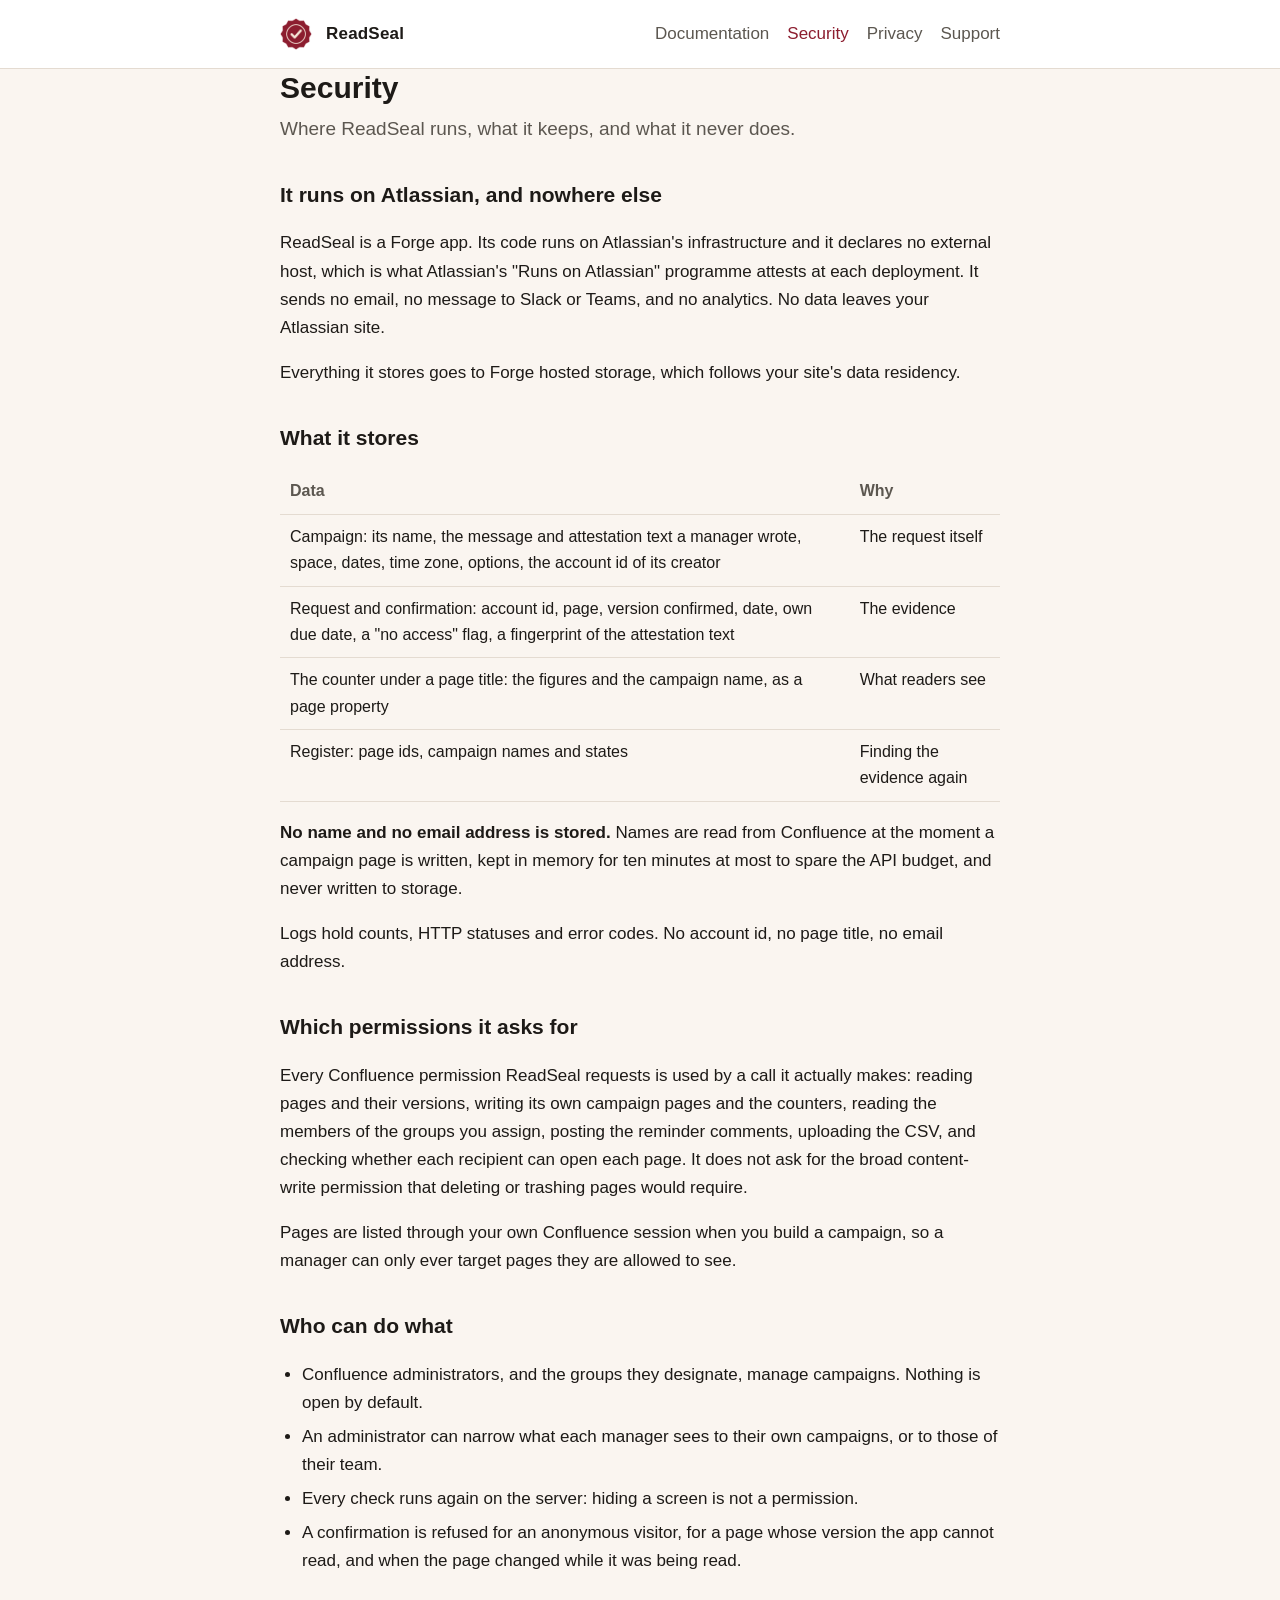
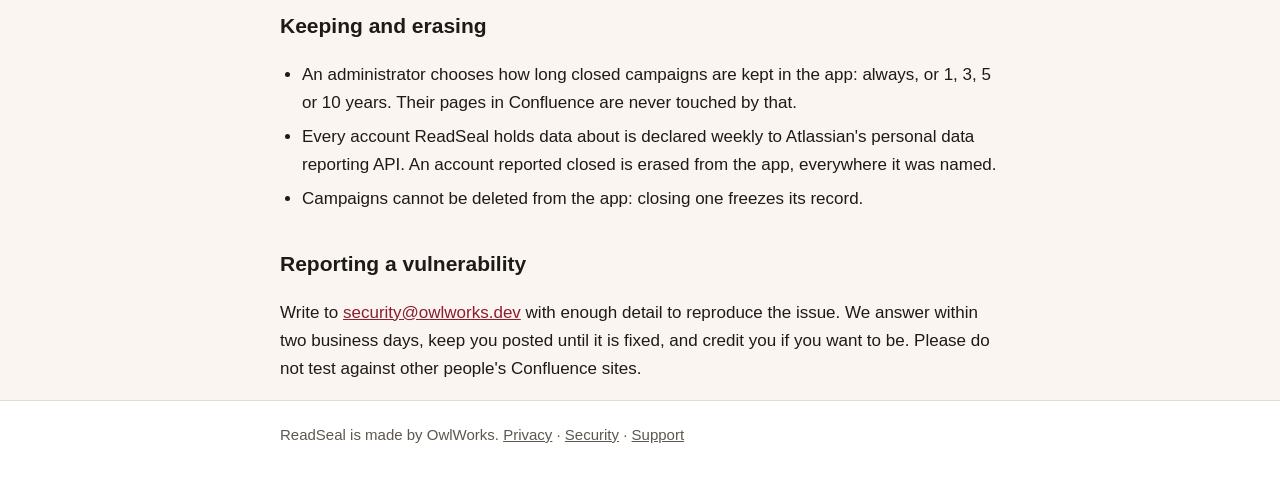
==== security.html @ 47c54657 "The public pages the Marketplace asks for Documentation, privacy policy, security summary and suppor" ====
<!DOCTYPE html>
<html lang="en">
<head>
<meta charset="utf-8">
<meta name="viewport" content="width=device-width, initial-scale=1">
<title>ReadSeal security</title>
<meta name="description" content="What ReadSeal stores, where it runs, which Confluence permissions it asks for, and what it never does.">
<link rel="icon" href="assets/favicon.png">
<link rel="stylesheet" href="assets/style.css">
</head>
<body>
<header class="site">
  <div class="wrap">
    <img src="assets/readseal-logo-144.png" alt="">
    <span class="name"><a href="index.html" style="color:inherit;text-decoration:none">ReadSeal</a></span>
    <nav>
      <a href="docs.html">Documentation</a>
      <a href="security.html" aria-current="page">Security</a>
      <a href="privacy.html">Privacy</a>
      <a href="support.html">Support</a>
    </nav>
  </div>
</header>

<main class="wrap">
  <h1>Security</h1>
  <p class="lede">Where ReadSeal runs, what it keeps, and what it never does.</p>

  <h2>It runs on Atlassian, and nowhere else</h2>
  <p>ReadSeal is a Forge app. Its code runs on Atlassian's infrastructure and it declares no external host, which
    is what Atlassian's "Runs on Atlassian" programme attests at each deployment. It sends no email, no message to
    Slack or Teams, and no analytics. No data leaves your Atlassian site.</p>
  <p>Everything it stores goes to Forge hosted storage, which follows your site's data residency.</p>

  <h2>What it stores</h2>
  <table>
    <tr><th>Data</th><th>Why</th></tr>
    <tr><td>Campaign: its name, the message and attestation text a manager wrote, space, dates, time zone, options, the account id of its creator</td><td>The request itself</td></tr>
    <tr><td>Request and confirmation: account id, page, version confirmed, date, own due date, a "no access" flag, a fingerprint of the attestation text</td><td>The evidence</td></tr>
    <tr><td>The counter under a page title: the figures and the campaign name, as a page property</td><td>What readers see</td></tr>
    <tr><td>Register: page ids, campaign names and states</td><td>Finding the evidence again</td></tr>
  </table>
  <p><strong>No name and no email address is stored.</strong> Names are read from Confluence at the moment a
    campaign page is written, kept in memory for ten minutes at most to spare the API budget, and never written to
    storage.</p>
  <p>Logs hold counts, HTTP statuses and error codes. No account id, no page title, no email address.</p>

  <h2>Which permissions it asks for</h2>
  <p>Every Confluence permission ReadSeal requests is used by a call it actually makes: reading pages and their
    versions, writing its own campaign pages and the counters, reading the members of the groups you assign,
    posting the reminder comments, uploading the CSV, and checking whether each recipient can open each page. It
    does not ask for the broad content-write permission that deleting or trashing pages would require.</p>
  <p>Pages are listed through your own Confluence session when you build a campaign, so a manager can only ever
    target pages they are allowed to see.</p>

  <h2>Who can do what</h2>
  <ul>
    <li>Confluence administrators, and the groups they designate, manage campaigns. Nothing is open by default.</li>
    <li>An administrator can narrow what each manager sees to their own campaigns, or to those of their team.</li>
    <li>Every check runs again on the server: hiding a screen is not a permission.</li>
    <li>A confirmation is refused for an anonymous visitor, for a page whose version the app cannot read, and when
      the page changed while it was being read.</li>
  </ul>

  <h2>Keeping and erasing</h2>
  <ul>
    <li>An administrator chooses how long closed campaigns are kept in the app: always, or 1, 3, 5 or 10 years.
      Their pages in Confluence are never touched by that.</li>
    <li>Every account ReadSeal holds data about is declared weekly to Atlassian's personal data reporting API. An
      account reported closed is erased from the app, everywhere it was named.</li>
    <li>Campaigns cannot be deleted from the app: closing one freezes its record.</li>
  </ul>

  <h2>Reporting a vulnerability</h2>
  <p>Write to <a href="mailto:security@owlworks.dev">security@owlworks.dev</a> with enough detail to reproduce the
    issue. We answer within two business days, keep you posted until it is fixed, and credit you if you want to be.
    Please do not test against other people's Confluence sites.</p>
</main>

<footer class="site">
  <div class="wrap">
    ReadSeal is made by OwlWorks.
    <a href="privacy.html">Privacy</a> &middot;
    <a href="security.html">Security</a> &middot;
    <a href="support.html">Support</a>
  </div>
</footer>
</body>
</html>
---- assets/style.css ----
/* ReadSeal public pages. One stylesheet, no build step, no external request. */
:root {
  --seal: #8c1d2f;
  --ink: #1d1a17;
  --muted: #5c5750;
  --line: #e4dbd1;
  --cream: #faf5f0;
  --paper: #ffffff;
}

* { box-sizing: border-box; }

body {
  margin: 0;
  background: var(--cream);
  color: var(--ink);
  font: 17px/1.65 -apple-system, BlinkMacSystemFont, "Segoe UI", Roboto, Helvetica, Arial, sans-serif;
}

header.site {
  background: var(--paper);
  border-bottom: 1px solid var(--line);
}

.wrap { max-width: 760px; margin: 0 auto; padding: 0 20px; }

header.site .wrap { display: flex; align-items: center; gap: 14px; min-height: 68px; flex-wrap: wrap; }
header.site img { width: 32px; height: 32px; }
header.site .name { font-weight: 700; letter-spacing: 0.2px; }
header.site nav { margin-left: auto; display: flex; gap: 18px; flex-wrap: wrap; }
header.site nav a { color: var(--muted); text-decoration: none; }
header.site nav a:hover, header.site nav a[aria-current] { color: var(--seal); }

main { padding: 36px 0 56px; }

h1 { font-size: 30px; line-height: 1.25; margin: 0 0 6px; }
h2 { font-size: 21px; margin: 34px 0 8px; }
h3 { font-size: 17px; margin: 24px 0 6px; }
p, li { color: var(--ink); }
.lede { color: var(--muted); font-size: 19px; margin-top: 0; }
a { color: var(--seal); }

ul, ol { padding-left: 22px; }
li { margin: 6px 0; }

table { border-collapse: collapse; width: 100%; margin: 14px 0; font-size: 16px; }
th, td { text-align: left; vertical-align: top; padding: 9px 10px; border-bottom: 1px solid var(--line); }
th { color: var(--muted); font-weight: 600; }

.card {
  background: var(--paper);
  border: 1px solid var(--line);
  border-radius: 10px;
  padding: 18px 20px;
  margin: 18px 0;
}

.note { color: var(--muted); font-size: 15px; }

footer.site {
  border-top: 1px solid var(--line);
  background: var(--paper);
  padding: 22px 0 40px;
  color: var(--muted);
  font-size: 15px;
}
footer.site a { color: var(--muted); }

@media (max-width: 520px) {
  body { font-size: 16px; }
  h1 { font-size: 26px; }
}
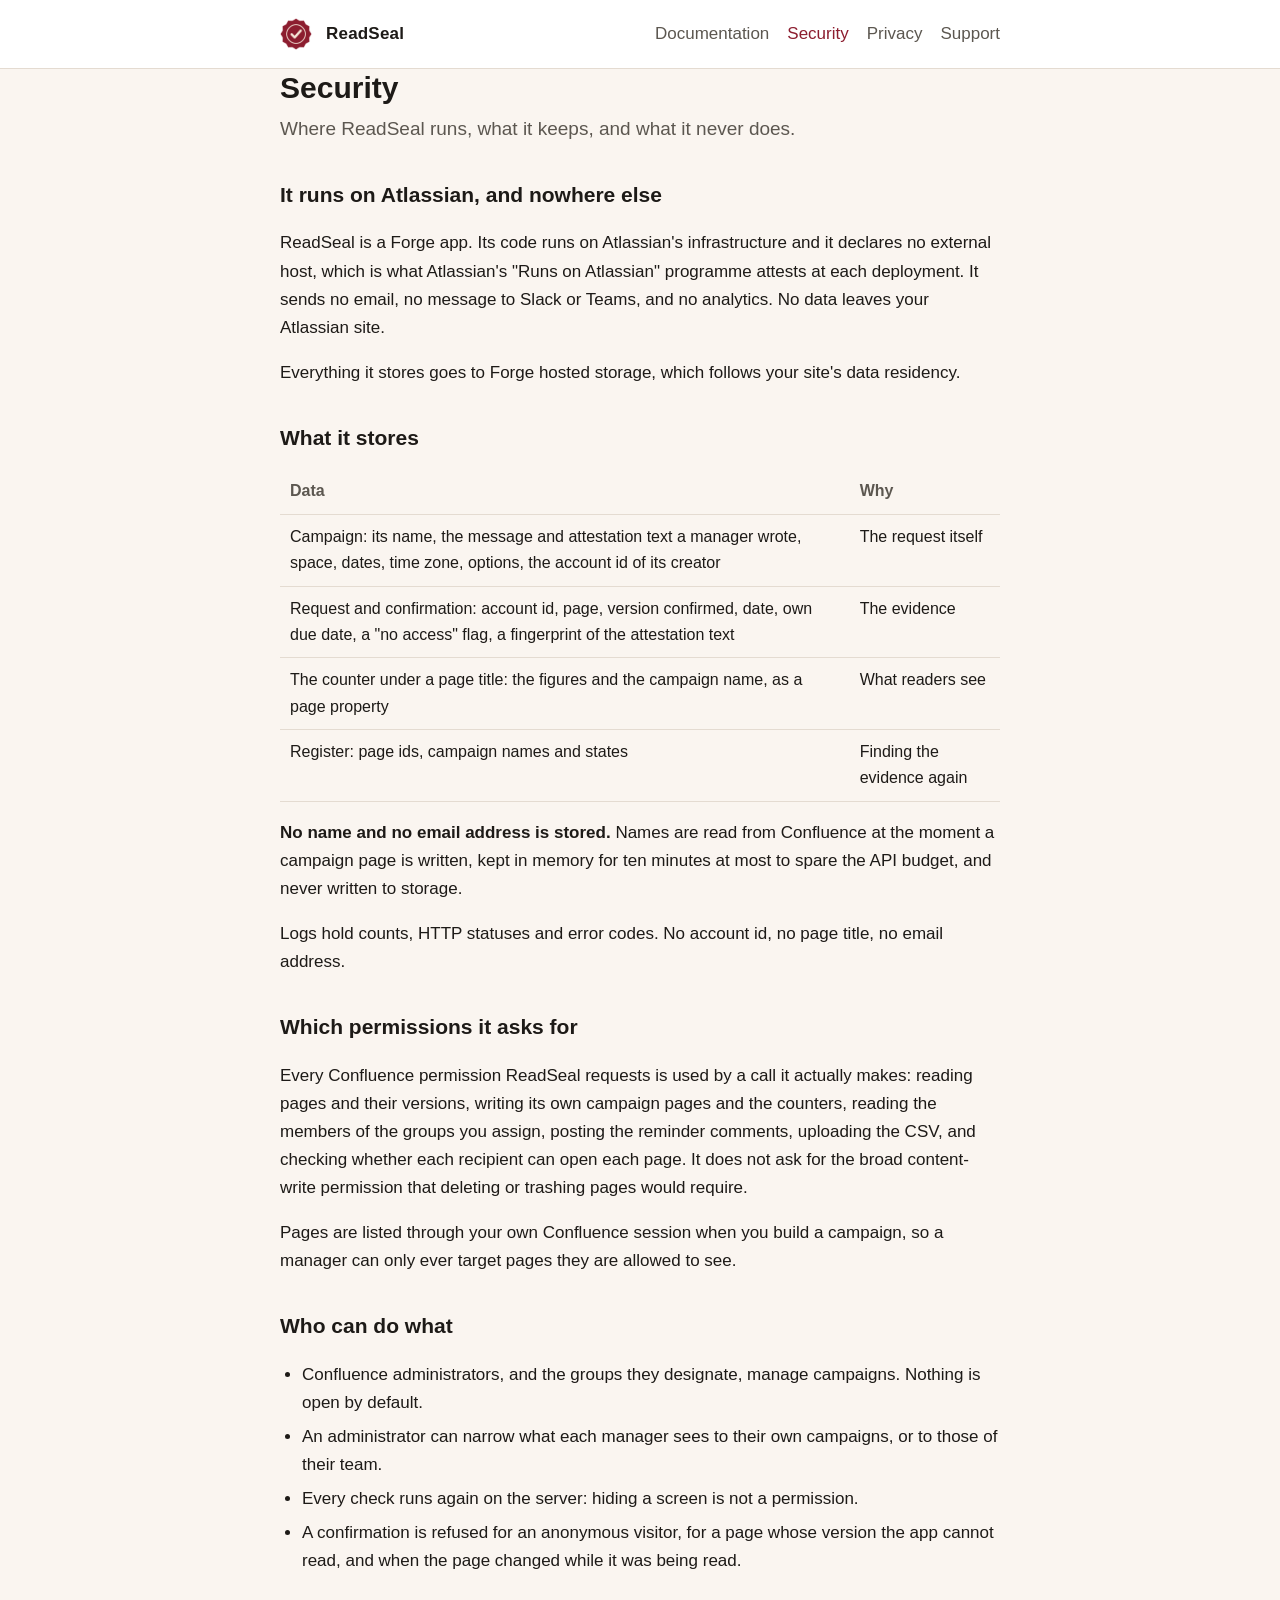
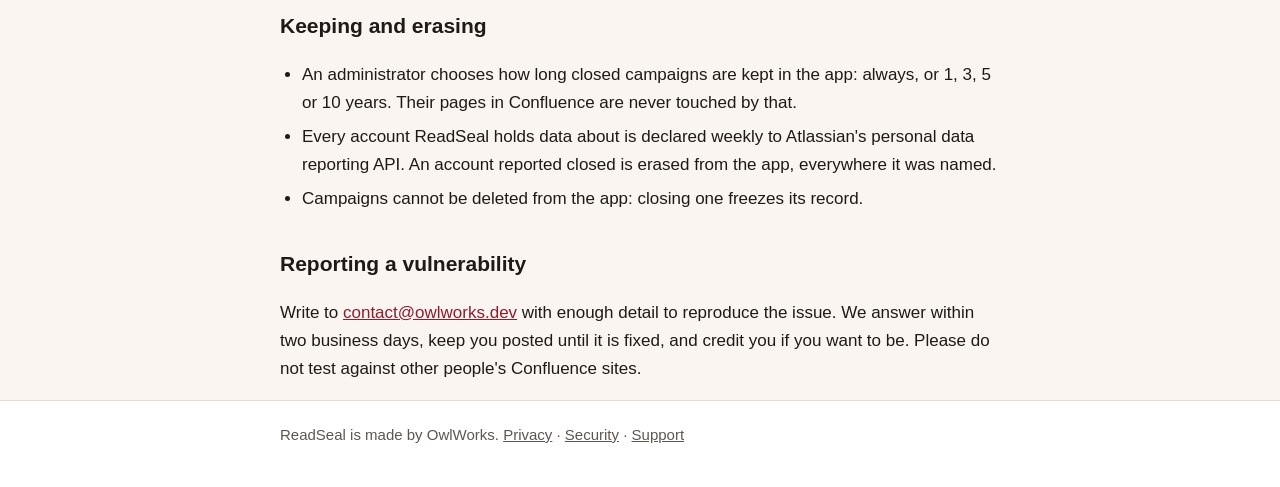
==== commit 8e09bc4e: "One address for everything: contact@owlworks.dev Support and security both reach the same mailbox, s" ====
--- a/security.html
+++ b/security.html
@@ -72,7 +72,7 @@
   </ul>
 
   <h2>Reporting a vulnerability</h2>
-  <p>Write to <a href="mailto:security@owlworks.dev">security@owlworks.dev</a> with enough detail to reproduce the
+  <p>Write to <a href="mailto:contact@owlworks.dev">contact@owlworks.dev</a> with enough detail to reproduce the
     issue. We answer within two business days, keep you posted until it is fixed, and credit you if you want to be.
     Please do not test against other people's Confluence sites.</p>
 </main>
